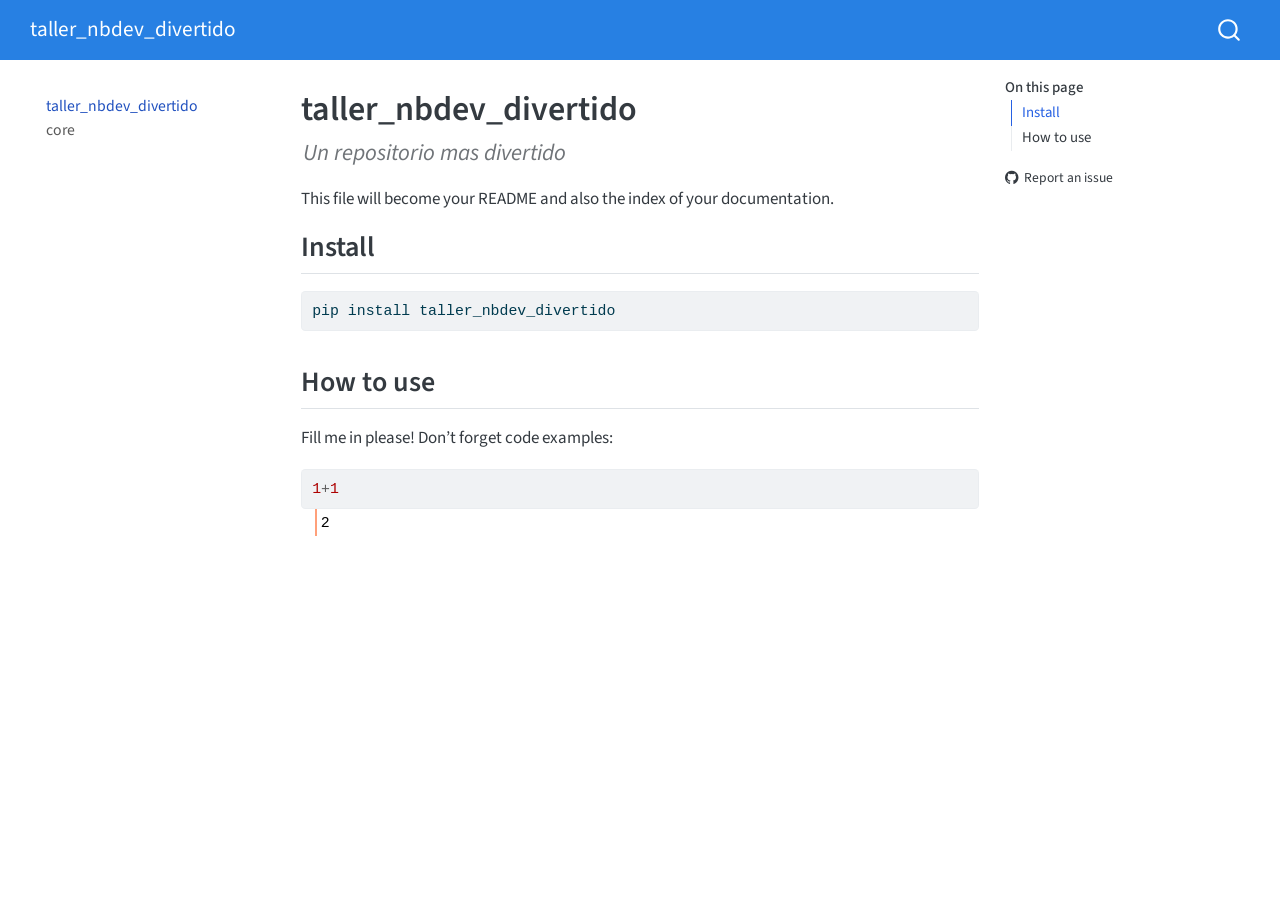
==== index.html @ 627d3703 "deploy: 6ef2ae4f8055036648c962a8db733e13fd1f72c1" ====
<!DOCTYPE html>
<html xmlns="http://www.w3.org/1999/xhtml" lang="en" xml:lang="en"><head>

<meta charset="utf-8">
<meta name="generator" content="quarto-1.6.1">

<meta name="viewport" content="width=device-width, initial-scale=1.0, user-scalable=yes">

<meta name="description" content="Un repositorio mas divertido">

<title>taller_nbdev_divertido</title>
<style>
code{white-space: pre-wrap;}
span.smallcaps{font-variant: small-caps;}
div.columns{display: flex; gap: min(4vw, 1.5em);}
div.column{flex: auto; overflow-x: auto;}
div.hanging-indent{margin-left: 1.5em; text-indent: -1.5em;}
ul.task-list{list-style: none;}
ul.task-list li input[type="checkbox"] {
  width: 0.8em;
  margin: 0 0.8em 0.2em -1em; /* quarto-specific, see https://github.com/quarto-dev/quarto-cli/issues/4556 */ 
  vertical-align: middle;
}
/* CSS for syntax highlighting */
pre > code.sourceCode { white-space: pre; position: relative; }
pre > code.sourceCode > span { line-height: 1.25; }
pre > code.sourceCode > span:empty { height: 1.2em; }
.sourceCode { overflow: visible; }
code.sourceCode > span { color: inherit; text-decoration: inherit; }
div.sourceCode { margin: 1em 0; }
pre.sourceCode { margin: 0; }
@media screen {
div.sourceCode { overflow: auto; }
}
@media print {
pre > code.sourceCode { white-space: pre-wrap; }
pre > code.sourceCode > span { display: inline-block; text-indent: -5em; padding-left: 5em; }
}
pre.numberSource code
  { counter-reset: source-line 0; }
pre.numberSource code > span
  { position: relative; left: -4em; counter-increment: source-line; }
pre.numberSource code > span > a:first-child::before
  { content: counter(source-line);
    position: relative; left: -1em; text-align: right; vertical-align: baseline;
    border: none; display: inline-block;
    -webkit-touch-callout: none; -webkit-user-select: none;
    -khtml-user-select: none; -moz-user-select: none;
    -ms-user-select: none; user-select: none;
    padding: 0 4px; width: 4em;
  }
pre.numberSource { margin-left: 3em;  padding-left: 4px; }
div.sourceCode
  {   }
@media screen {
pre > code.sourceCode > span > a:first-child::before { text-decoration: underline; }
}
</style>


<script src="site_libs/quarto-nav/quarto-nav.js"></script>
<script src="site_libs/quarto-nav/headroom.min.js"></script>
<script src="site_libs/clipboard/clipboard.min.js"></script>
<script src="site_libs/quarto-search/autocomplete.umd.js"></script>
<script src="site_libs/quarto-search/fuse.min.js"></script>
<script src="site_libs/quarto-search/quarto-search.js"></script>
<meta name="quarto:offset" content="./">
<script src="site_libs/quarto-html/quarto.js"></script>
<script src="site_libs/quarto-html/popper.min.js"></script>
<script src="site_libs/quarto-html/tippy.umd.min.js"></script>
<script src="site_libs/quarto-html/anchor.min.js"></script>
<link href="site_libs/quarto-html/tippy.css" rel="stylesheet">
<link href="site_libs/quarto-html/quarto-syntax-highlighting.css" rel="stylesheet" id="quarto-text-highlighting-styles">
<script src="site_libs/bootstrap/bootstrap.min.js"></script>
<link href="site_libs/bootstrap/bootstrap-icons.css" rel="stylesheet">
<link href="site_libs/bootstrap/bootstrap.min.css" rel="stylesheet" id="quarto-bootstrap" data-mode="light">
<script id="quarto-search-options" type="application/json">{
  "location": "navbar",
  "copy-button": false,
  "collapse-after": 3,
  "panel-placement": "end",
  "type": "overlay",
  "limit": 50,
  "keyboard-shortcut": [
    "f",
    "/",
    "s"
  ],
  "show-item-context": false,
  "language": {
    "search-no-results-text": "No results",
    "search-matching-documents-text": "matching documents",
    "search-copy-link-title": "Copy link to search",
    "search-hide-matches-text": "Hide additional matches",
    "search-more-match-text": "more match in this document",
    "search-more-matches-text": "more matches in this document",
    "search-clear-button-title": "Clear",
    "search-text-placeholder": "",
    "search-detached-cancel-button-title": "Cancel",
    "search-submit-button-title": "Submit",
    "search-label": "Search"
  }
}</script>


<link rel="stylesheet" href="styles.css">
<meta property="og:title" content="taller_nbdev_divertido">
<meta property="og:description" content="Un repositorio mas divertido">
<meta property="og:site_name" content="taller_nbdev_divertido">
<meta name="twitter:title" content="taller_nbdev_divertido">
<meta name="twitter:description" content="Un repositorio mas divertido">
<meta name="twitter:card" content="summary">
</head>

<body class="nav-sidebar floating nav-fixed">

<div id="quarto-search-results"></div>
  <header id="quarto-header" class="headroom fixed-top">
    <nav class="navbar navbar-expand-lg " data-bs-theme="dark">
      <div class="navbar-container container-fluid">
      <div class="navbar-brand-container mx-auto">
    <a class="navbar-brand" href="./index.html">
    <span class="navbar-title">taller_nbdev_divertido</span>
    </a>
  </div>
        <div class="quarto-navbar-tools tools-end">
</div>
          <div id="quarto-search" class="" title="Search"></div>
      </div> <!-- /container-fluid -->
    </nav>
  <nav class="quarto-secondary-nav">
    <div class="container-fluid d-flex">
      <button type="button" class="quarto-btn-toggle btn" data-bs-toggle="collapse" role="button" data-bs-target=".quarto-sidebar-collapse-item" aria-controls="quarto-sidebar" aria-expanded="false" aria-label="Toggle sidebar navigation" onclick="if (window.quartoToggleHeadroom) { window.quartoToggleHeadroom(); }">
        <i class="bi bi-layout-text-sidebar-reverse"></i>
      </button>
        <nav class="quarto-page-breadcrumbs" aria-label="breadcrumb"><ol class="breadcrumb"><li class="breadcrumb-item"><a href="./index.html">taller_nbdev_divertido</a></li></ol></nav>
        <a class="flex-grow-1" role="navigation" data-bs-toggle="collapse" data-bs-target=".quarto-sidebar-collapse-item" aria-controls="quarto-sidebar" aria-expanded="false" aria-label="Toggle sidebar navigation" onclick="if (window.quartoToggleHeadroom) { window.quartoToggleHeadroom(); }">      
        </a>
    </div>
  </nav>
</header>
<!-- content -->
<div id="quarto-content" class="quarto-container page-columns page-rows-contents page-layout-article page-navbar">
<!-- sidebar -->
  <nav id="quarto-sidebar" class="sidebar collapse collapse-horizontal quarto-sidebar-collapse-item sidebar-navigation floating overflow-auto">
    <div class="sidebar-menu-container"> 
    <ul class="list-unstyled mt-1">
        <li class="sidebar-item">
  <div class="sidebar-item-container"> 
  <a href="./index.html" class="sidebar-item-text sidebar-link active">
 <span class="menu-text">taller_nbdev_divertido</span></a>
  </div>
</li>
        <li class="sidebar-item">
  <div class="sidebar-item-container"> 
  <a href="./cluster.html" class="sidebar-item-text sidebar-link">
 <span class="menu-text">core</span></a>
  </div>
</li>
    </ul>
    </div>
</nav>
<div id="quarto-sidebar-glass" class="quarto-sidebar-collapse-item" data-bs-toggle="collapse" data-bs-target=".quarto-sidebar-collapse-item"></div>
<!-- margin-sidebar -->
    <div id="quarto-margin-sidebar" class="sidebar margin-sidebar">
        <nav id="TOC" role="doc-toc" class="toc-active">
    <h2 id="toc-title">On this page</h2>
   
  <ul>
  <li><a href="#install" id="toc-install" class="nav-link active" data-scroll-target="#install">Install</a></li>
  <li><a href="#how-to-use" id="toc-how-to-use" class="nav-link" data-scroll-target="#how-to-use">How to use</a></li>
  </ul>
<div class="toc-actions"><ul><li><a href="https://github.com/msalazarcgeo/taller_nbdev_divertido/issues/new" class="toc-action"><i class="bi bi-github"></i>Report an issue</a></li></ul></div></nav>
    </div>
<!-- main -->
<main class="content" id="quarto-document-content">

<header id="title-block-header" class="quarto-title-block default">
<div class="quarto-title">
<h1 class="title">taller_nbdev_divertido</h1>
</div>

<div>
  <div class="description">
    Un repositorio mas divertido
  </div>
</div>


<div class="quarto-title-meta">

    
  
    
  </div>
  


</header>


<!-- WARNING: THIS FILE WAS AUTOGENERATED! DO NOT EDIT! -->
<p>This file will become your README and also the index of your documentation.</p>
<section id="install" class="level2">
<h2 class="anchored" data-anchor-id="install">Install</h2>
<div class="sourceCode" id="cb1"><pre class="sourceCode sh code-with-copy"><code class="sourceCode bash"><span id="cb1-1"><a href="#cb1-1" aria-hidden="true" tabindex="-1"></a><span class="ex">pip</span> install taller_nbdev_divertido</span></code><button title="Copy to Clipboard" class="code-copy-button"><i class="bi"></i></button></pre></div>
</section>
<section id="how-to-use" class="level2">
<h2 class="anchored" data-anchor-id="how-to-use">How to use</h2>
<p>Fill me in please! Don’t forget code examples:</p>
<div id="cell-7" class="cell">
<div class="sourceCode cell-code" id="cb2"><pre class="sourceCode python code-with-copy"><code class="sourceCode python"><span id="cb2-1"><a href="#cb2-1" aria-hidden="true" tabindex="-1"></a><span class="dv">1</span><span class="op">+</span><span class="dv">1</span></span></code><button title="Copy to Clipboard" class="code-copy-button"><i class="bi"></i></button></pre></div>
<div class="cell-output cell-output-display">
<pre><code>2</code></pre>
</div>
</div>


</section>

</main> <!-- /main -->
<script id="quarto-html-after-body" type="application/javascript">
window.document.addEventListener("DOMContentLoaded", function (event) {
  const toggleBodyColorMode = (bsSheetEl) => {
    const mode = bsSheetEl.getAttribute("data-mode");
    const bodyEl = window.document.querySelector("body");
    if (mode === "dark") {
      bodyEl.classList.add("quarto-dark");
      bodyEl.classList.remove("quarto-light");
    } else {
      bodyEl.classList.add("quarto-light");
      bodyEl.classList.remove("quarto-dark");
    }
  }
  const toggleBodyColorPrimary = () => {
    const bsSheetEl = window.document.querySelector("link#quarto-bootstrap");
    if (bsSheetEl) {
      toggleBodyColorMode(bsSheetEl);
    }
  }
  toggleBodyColorPrimary();  
  const icon = "";
  const anchorJS = new window.AnchorJS();
  anchorJS.options = {
    placement: 'right',
    icon: icon
  };
  anchorJS.add('.anchored');
  const isCodeAnnotation = (el) => {
    for (const clz of el.classList) {
      if (clz.startsWith('code-annotation-')) {                     
        return true;
      }
    }
    return false;
  }
  const onCopySuccess = function(e) {
    // button target
    const button = e.trigger;
    // don't keep focus
    button.blur();
    // flash "checked"
    button.classList.add('code-copy-button-checked');
    var currentTitle = button.getAttribute("title");
    button.setAttribute("title", "Copied!");
    let tooltip;
    if (window.bootstrap) {
      button.setAttribute("data-bs-toggle", "tooltip");
      button.setAttribute("data-bs-placement", "left");
      button.setAttribute("data-bs-title", "Copied!");
      tooltip = new bootstrap.Tooltip(button, 
        { trigger: "manual", 
          customClass: "code-copy-button-tooltip",
          offset: [0, -8]});
      tooltip.show();    
    }
    setTimeout(function() {
      if (tooltip) {
        tooltip.hide();
        button.removeAttribute("data-bs-title");
        button.removeAttribute("data-bs-toggle");
        button.removeAttribute("data-bs-placement");
      }
      button.setAttribute("title", currentTitle);
      button.classList.remove('code-copy-button-checked');
    }, 1000);
    // clear code selection
    e.clearSelection();
  }
  const getTextToCopy = function(trigger) {
      const codeEl = trigger.previousElementSibling.cloneNode(true);
      for (const childEl of codeEl.children) {
        if (isCodeAnnotation(childEl)) {
          childEl.remove();
        }
      }
      return codeEl.innerText;
  }
  const clipboard = new window.ClipboardJS('.code-copy-button:not([data-in-quarto-modal])', {
    text: getTextToCopy
  });
  clipboard.on('success', onCopySuccess);
  if (window.document.getElementById('quarto-embedded-source-code-modal')) {
    // For code content inside modals, clipBoardJS needs to be initialized with a container option
    // TODO: Check when it could be a function (https://github.com/zenorocha/clipboard.js/issues/860)
    const clipboardModal = new window.ClipboardJS('.code-copy-button[data-in-quarto-modal]', {
      text: getTextToCopy,
      container: window.document.getElementById('quarto-embedded-source-code-modal')
    });
    clipboardModal.on('success', onCopySuccess);
  }
    var localhostRegex = new RegExp(/^(?:http|https):\/\/localhost\:?[0-9]*\//);
    var mailtoRegex = new RegExp(/^mailto:/);
      var filterRegex = new RegExp("https:\/\/msalazarcgeo\.github\.io\/taller_nbdev_divertido");
    var isInternal = (href) => {
        return filterRegex.test(href) || localhostRegex.test(href) || mailtoRegex.test(href);
    }
    // Inspect non-navigation links and adorn them if external
 	var links = window.document.querySelectorAll('a[href]:not(.nav-link):not(.navbar-brand):not(.toc-action):not(.sidebar-link):not(.sidebar-item-toggle):not(.pagination-link):not(.no-external):not([aria-hidden]):not(.dropdown-item):not(.quarto-navigation-tool):not(.about-link)');
    for (var i=0; i<links.length; i++) {
      const link = links[i];
      if (!isInternal(link.href)) {
        // undo the damage that might have been done by quarto-nav.js in the case of
        // links that we want to consider external
        if (link.dataset.originalHref !== undefined) {
          link.href = link.dataset.originalHref;
        }
      }
    }
  function tippyHover(el, contentFn, onTriggerFn, onUntriggerFn) {
    const config = {
      allowHTML: true,
      maxWidth: 500,
      delay: 100,
      arrow: false,
      appendTo: function(el) {
          return el.parentElement;
      },
      interactive: true,
      interactiveBorder: 10,
      theme: 'quarto',
      placement: 'bottom-start',
    };
    if (contentFn) {
      config.content = contentFn;
    }
    if (onTriggerFn) {
      config.onTrigger = onTriggerFn;
    }
    if (onUntriggerFn) {
      config.onUntrigger = onUntriggerFn;
    }
    window.tippy(el, config); 
  }
  const noterefs = window.document.querySelectorAll('a[role="doc-noteref"]');
  for (var i=0; i<noterefs.length; i++) {
    const ref = noterefs[i];
    tippyHover(ref, function() {
      // use id or data attribute instead here
      let href = ref.getAttribute('data-footnote-href') || ref.getAttribute('href');
      try { href = new URL(href).hash; } catch {}
      const id = href.replace(/^#\/?/, "");
      const note = window.document.getElementById(id);
      if (note) {
        return note.innerHTML;
      } else {
        return "";
      }
    });
  }
  const xrefs = window.document.querySelectorAll('a.quarto-xref');
  const processXRef = (id, note) => {
    // Strip column container classes
    const stripColumnClz = (el) => {
      el.classList.remove("page-full", "page-columns");
      if (el.children) {
        for (const child of el.children) {
          stripColumnClz(child);
        }
      }
    }
    stripColumnClz(note)
    if (id === null || id.startsWith('sec-')) {
      // Special case sections, only their first couple elements
      const container = document.createElement("div");
      if (note.children && note.children.length > 2) {
        container.appendChild(note.children[0].cloneNode(true));
        for (let i = 1; i < note.children.length; i++) {
          const child = note.children[i];
          if (child.tagName === "P" && child.innerText === "") {
            continue;
          } else {
            container.appendChild(child.cloneNode(true));
            break;
          }
        }
        if (window.Quarto?.typesetMath) {
          window.Quarto.typesetMath(container);
        }
        return container.innerHTML
      } else {
        if (window.Quarto?.typesetMath) {
          window.Quarto.typesetMath(note);
        }
        return note.innerHTML;
      }
    } else {
      // Remove any anchor links if they are present
      const anchorLink = note.querySelector('a.anchorjs-link');
      if (anchorLink) {
        anchorLink.remove();
      }
      if (window.Quarto?.typesetMath) {
        window.Quarto.typesetMath(note);
      }
      // TODO in 1.5, we should make sure this works without a callout special case
      if (note.classList.contains("callout")) {
        return note.outerHTML;
      } else {
        return note.innerHTML;
      }
    }
  }
  for (var i=0; i<xrefs.length; i++) {
    const xref = xrefs[i];
    tippyHover(xref, undefined, function(instance) {
      instance.disable();
      let url = xref.getAttribute('href');
      let hash = undefined; 
      if (url.startsWith('#')) {
        hash = url;
      } else {
        try { hash = new URL(url).hash; } catch {}
      }
      if (hash) {
        const id = hash.replace(/^#\/?/, "");
        const note = window.document.getElementById(id);
        if (note !== null) {
          try {
            const html = processXRef(id, note.cloneNode(true));
            instance.setContent(html);
          } finally {
            instance.enable();
            instance.show();
          }
        } else {
          // See if we can fetch this
          fetch(url.split('#')[0])
          .then(res => res.text())
          .then(html => {
            const parser = new DOMParser();
            const htmlDoc = parser.parseFromString(html, "text/html");
            const note = htmlDoc.getElementById(id);
            if (note !== null) {
              const html = processXRef(id, note);
              instance.setContent(html);
            } 
          }).finally(() => {
            instance.enable();
            instance.show();
          });
        }
      } else {
        // See if we can fetch a full url (with no hash to target)
        // This is a special case and we should probably do some content thinning / targeting
        fetch(url)
        .then(res => res.text())
        .then(html => {
          const parser = new DOMParser();
          const htmlDoc = parser.parseFromString(html, "text/html");
          const note = htmlDoc.querySelector('main.content');
          if (note !== null) {
            // This should only happen for chapter cross references
            // (since there is no id in the URL)
            // remove the first header
            if (note.children.length > 0 && note.children[0].tagName === "HEADER") {
              note.children[0].remove();
            }
            const html = processXRef(null, note);
            instance.setContent(html);
          } 
        }).finally(() => {
          instance.enable();
          instance.show();
        });
      }
    }, function(instance) {
    });
  }
      let selectedAnnoteEl;
      const selectorForAnnotation = ( cell, annotation) => {
        let cellAttr = 'data-code-cell="' + cell + '"';
        let lineAttr = 'data-code-annotation="' +  annotation + '"';
        const selector = 'span[' + cellAttr + '][' + lineAttr + ']';
        return selector;
      }
      const selectCodeLines = (annoteEl) => {
        const doc = window.document;
        const targetCell = annoteEl.getAttribute("data-target-cell");
        const targetAnnotation = annoteEl.getAttribute("data-target-annotation");
        const annoteSpan = window.document.querySelector(selectorForAnnotation(targetCell, targetAnnotation));
        const lines = annoteSpan.getAttribute("data-code-lines").split(",");
        const lineIds = lines.map((line) => {
          return targetCell + "-" + line;
        })
        let top = null;
        let height = null;
        let parent = null;
        if (lineIds.length > 0) {
            //compute the position of the single el (top and bottom and make a div)
            const el = window.document.getElementById(lineIds[0]);
            top = el.offsetTop;
            height = el.offsetHeight;
            parent = el.parentElement.parentElement;
          if (lineIds.length > 1) {
            const lastEl = window.document.getElementById(lineIds[lineIds.length - 1]);
            const bottom = lastEl.offsetTop + lastEl.offsetHeight;
            height = bottom - top;
          }
          if (top !== null && height !== null && parent !== null) {
            // cook up a div (if necessary) and position it 
            let div = window.document.getElementById("code-annotation-line-highlight");
            if (div === null) {
              div = window.document.createElement("div");
              div.setAttribute("id", "code-annotation-line-highlight");
              div.style.position = 'absolute';
              parent.appendChild(div);
            }
            div.style.top = top - 2 + "px";
            div.style.height = height + 4 + "px";
            div.style.left = 0;
            let gutterDiv = window.document.getElementById("code-annotation-line-highlight-gutter");
            if (gutterDiv === null) {
              gutterDiv = window.document.createElement("div");
              gutterDiv.setAttribute("id", "code-annotation-line-highlight-gutter");
              gutterDiv.style.position = 'absolute';
              const codeCell = window.document.getElementById(targetCell);
              const gutter = codeCell.querySelector('.code-annotation-gutter');
              gutter.appendChild(gutterDiv);
            }
            gutterDiv.style.top = top - 2 + "px";
            gutterDiv.style.height = height + 4 + "px";
          }
          selectedAnnoteEl = annoteEl;
        }
      };
      const unselectCodeLines = () => {
        const elementsIds = ["code-annotation-line-highlight", "code-annotation-line-highlight-gutter"];
        elementsIds.forEach((elId) => {
          const div = window.document.getElementById(elId);
          if (div) {
            div.remove();
          }
        });
        selectedAnnoteEl = undefined;
      };
        // Handle positioning of the toggle
    window.addEventListener(
      "resize",
      throttle(() => {
        elRect = undefined;
        if (selectedAnnoteEl) {
          selectCodeLines(selectedAnnoteEl);
        }
      }, 10)
    );
    function throttle(fn, ms) {
    let throttle = false;
    let timer;
      return (...args) => {
        if(!throttle) { // first call gets through
            fn.apply(this, args);
            throttle = true;
        } else { // all the others get throttled
            if(timer) clearTimeout(timer); // cancel #2
            timer = setTimeout(() => {
              fn.apply(this, args);
              timer = throttle = false;
            }, ms);
        }
      };
    }
      // Attach click handler to the DT
      const annoteDls = window.document.querySelectorAll('dt[data-target-cell]');
      for (const annoteDlNode of annoteDls) {
        annoteDlNode.addEventListener('click', (event) => {
          const clickedEl = event.target;
          if (clickedEl !== selectedAnnoteEl) {
            unselectCodeLines();
            const activeEl = window.document.querySelector('dt[data-target-cell].code-annotation-active');
            if (activeEl) {
              activeEl.classList.remove('code-annotation-active');
            }
            selectCodeLines(clickedEl);
            clickedEl.classList.add('code-annotation-active');
          } else {
            // Unselect the line
            unselectCodeLines();
            clickedEl.classList.remove('code-annotation-active');
          }
        });
      }
  const findCites = (el) => {
    const parentEl = el.parentElement;
    if (parentEl) {
      const cites = parentEl.dataset.cites;
      if (cites) {
        return {
          el,
          cites: cites.split(' ')
        };
      } else {
        return findCites(el.parentElement)
      }
    } else {
      return undefined;
    }
  };
  var bibliorefs = window.document.querySelectorAll('a[role="doc-biblioref"]');
  for (var i=0; i<bibliorefs.length; i++) {
    const ref = bibliorefs[i];
    const citeInfo = findCites(ref);
    if (citeInfo) {
      tippyHover(citeInfo.el, function() {
        var popup = window.document.createElement('div');
        citeInfo.cites.forEach(function(cite) {
          var citeDiv = window.document.createElement('div');
          citeDiv.classList.add('hanging-indent');
          citeDiv.classList.add('csl-entry');
          var biblioDiv = window.document.getElementById('ref-' + cite);
          if (biblioDiv) {
            citeDiv.innerHTML = biblioDiv.innerHTML;
          }
          popup.appendChild(citeDiv);
        });
        return popup.innerHTML;
      });
    }
  }
});
</script>
</div> <!-- /content -->




<footer class="footer"><div class="nav-footer"><div class="nav-footer-center"><div class="toc-actions d-sm-block d-md-none"><ul><li><a href="https://github.com/msalazarcgeo/taller_nbdev_divertido/issues/new" class="toc-action"><i class="bi bi-github"></i>Report an issue</a></li></ul></div></div></div></footer></body></html>
---- site_libs/quarto-html/tippy.css ----
.tippy-box[data-animation=fade][data-state=hidden]{opacity:0}[data-tippy-root]{max-width:calc(100vw - 10px)}.tippy-box{position:relative;background-color:#333;color:#fff;border-radius:4px;font-size:14px;line-height:1.4;white-space:normal;outline:0;transition-property:transform,visibility,opacity}.tippy-box[data-placement^=top]>.tippy-arrow{bottom:0}.tippy-box[data-placement^=top]>.tippy-arrow:before{bottom:-7px;left:0;border-width:8px 8px 0;border-top-color:initial;transform-origin:center top}.tippy-box[data-placement^=bottom]>.tippy-arrow{top:0}.tippy-box[data-placement^=bottom]>.tippy-arrow:before{top:-7px;left:0;border-width:0 8px 8px;border-bottom-color:initial;transform-origin:center bottom}.tippy-box[data-placement^=left]>.tippy-arrow{right:0}.tippy-box[data-placement^=left]>.tippy-arrow:before{border-width:8px 0 8px 8px;border-left-color:initial;right:-7px;transform-origin:center left}.tippy-box[data-placement^=right]>.tippy-arrow{left:0}.tippy-box[data-placement^=right]>.tippy-arrow:before{left:-7px;border-width:8px 8px 8px 0;border-right-color:initial;transform-origin:center right}.tippy-box[data-inertia][data-state=visible]{transition-timing-function:cubic-bezier(.54,1.5,.38,1.11)}.tippy-arrow{width:16px;height:16px;color:#333}.tippy-arrow:before{content:"";position:absolute;border-color:transparent;border-style:solid}.tippy-content{position:relative;padding:5px 9px;z-index:1}
---- site_libs/quarto-html/quarto-syntax-highlighting.css ----
/* quarto syntax highlight colors */
:root {
  --quarto-hl-ot-color: #003B4F;
  --quarto-hl-at-color: #657422;
  --quarto-hl-ss-color: #20794D;
  --quarto-hl-an-color: #5E5E5E;
  --quarto-hl-fu-color: #4758AB;
  --quarto-hl-st-color: #20794D;
  --quarto-hl-cf-color: #003B4F;
  --quarto-hl-op-color: #5E5E5E;
  --quarto-hl-er-color: #AD0000;
  --quarto-hl-bn-color: #AD0000;
  --quarto-hl-al-color: #AD0000;
  --quarto-hl-va-color: #111111;
  --quarto-hl-bu-color: inherit;
  --quarto-hl-ex-color: inherit;
  --quarto-hl-pp-color: #AD0000;
  --quarto-hl-in-color: #5E5E5E;
  --quarto-hl-vs-color: #20794D;
  --quarto-hl-wa-color: #5E5E5E;
  --quarto-hl-do-color: #5E5E5E;
  --quarto-hl-im-color: #00769E;
  --quarto-hl-ch-color: #20794D;
  --quarto-hl-dt-color: #AD0000;
  --quarto-hl-fl-color: #AD0000;
  --quarto-hl-co-color: #5E5E5E;
  --quarto-hl-cv-color: #5E5E5E;
  --quarto-hl-cn-color: #8f5902;
  --quarto-hl-sc-color: #5E5E5E;
  --quarto-hl-dv-color: #AD0000;
  --quarto-hl-kw-color: #003B4F;
}

/* other quarto variables */
:root {
  --quarto-font-monospace: SFMono-Regular, Menlo, Monaco, Consolas, "Liberation Mono", "Courier New", monospace;
}

pre > code.sourceCode > span {
  color: #003B4F;
}

code span {
  color: #003B4F;
}

code.sourceCode > span {
  color: #003B4F;
}

div.sourceCode,
div.sourceCode pre.sourceCode {
  color: #003B4F;
}

code span.ot {
  color: #003B4F;
  font-style: inherit;
}

code span.at {
  color: #657422;
  font-style: inherit;
}

code span.ss {
  color: #20794D;
  font-style: inherit;
}

code span.an {
  color: #5E5E5E;
  font-style: inherit;
}

code span.fu {
  color: #4758AB;
  font-style: inherit;
}

code span.st {
  color: #20794D;
  font-style: inherit;
}

code span.cf {
  color: #003B4F;
  font-weight: bold;
  font-style: inherit;
}

code span.op {
  color: #5E5E5E;
  font-style: inherit;
}

code span.er {
  color: #AD0000;
  font-style: inherit;
}

code span.bn {
  color: #AD0000;
  font-style: inherit;
}

code span.al {
  color: #AD0000;
  font-style: inherit;
}

code span.va {
  color: #111111;
  font-style: inherit;
}

code span.bu {
  font-style: inherit;
}

code span.ex {
  font-style: inherit;
}

code span.pp {
  color: #AD0000;
  font-style: inherit;
}

code span.in {
  color: #5E5E5E;
  font-style: inherit;
}

code span.vs {
  color: #20794D;
  font-style: inherit;
}

code span.wa {
  color: #5E5E5E;
  font-style: italic;
}

code span.do {
  color: #5E5E5E;
  font-style: italic;
}

code span.im {
  color: #00769E;
  font-style: inherit;
}

code span.ch {
  color: #20794D;
  font-style: inherit;
}

code span.dt {
  color: #AD0000;
  font-style: inherit;
}

code span.fl {
  color: #AD0000;
  font-style: inherit;
}

code span.co {
  color: #5E5E5E;
  font-style: inherit;
}

code span.cv {
  color: #5E5E5E;
  font-style: italic;
}

code span.cn {
  color: #8f5902;
  font-style: inherit;
}

code span.sc {
  color: #5E5E5E;
  font-style: inherit;
}

code span.dv {
  color: #AD0000;
  font-style: inherit;
}

code span.kw {
  color: #003B4F;
  font-weight: bold;
  font-style: inherit;
}

.prevent-inlining {
  content: "</";
}

/*# sourceMappingURL=debc5d5d77c3f9108843748ff7464032.css.map */
---- styles.css ----
.cell {
  margin-bottom: 1rem;
}

.cell > .sourceCode {
  margin-bottom: 0;
}

.cell-output > pre {
  margin-bottom: 0;
}

.cell-output > pre, .cell-output > .sourceCode > pre, .cell-output-stdout > pre {
  margin-left: 0.8rem;
  margin-top: 0;
  background: none;
  border-left: 2px solid lightsalmon;
  border-top-left-radius: 0;
  border-top-right-radius: 0;
}

.cell-output > .sourceCode {
  border: none;
}

.cell-output > .sourceCode {
  background: none;
  margin-top: 0;
}

div.description {
  padding-left: 2px;
  padding-top: 5px;
  font-style: italic;
  font-size: 135%;
  opacity: 70%;
}
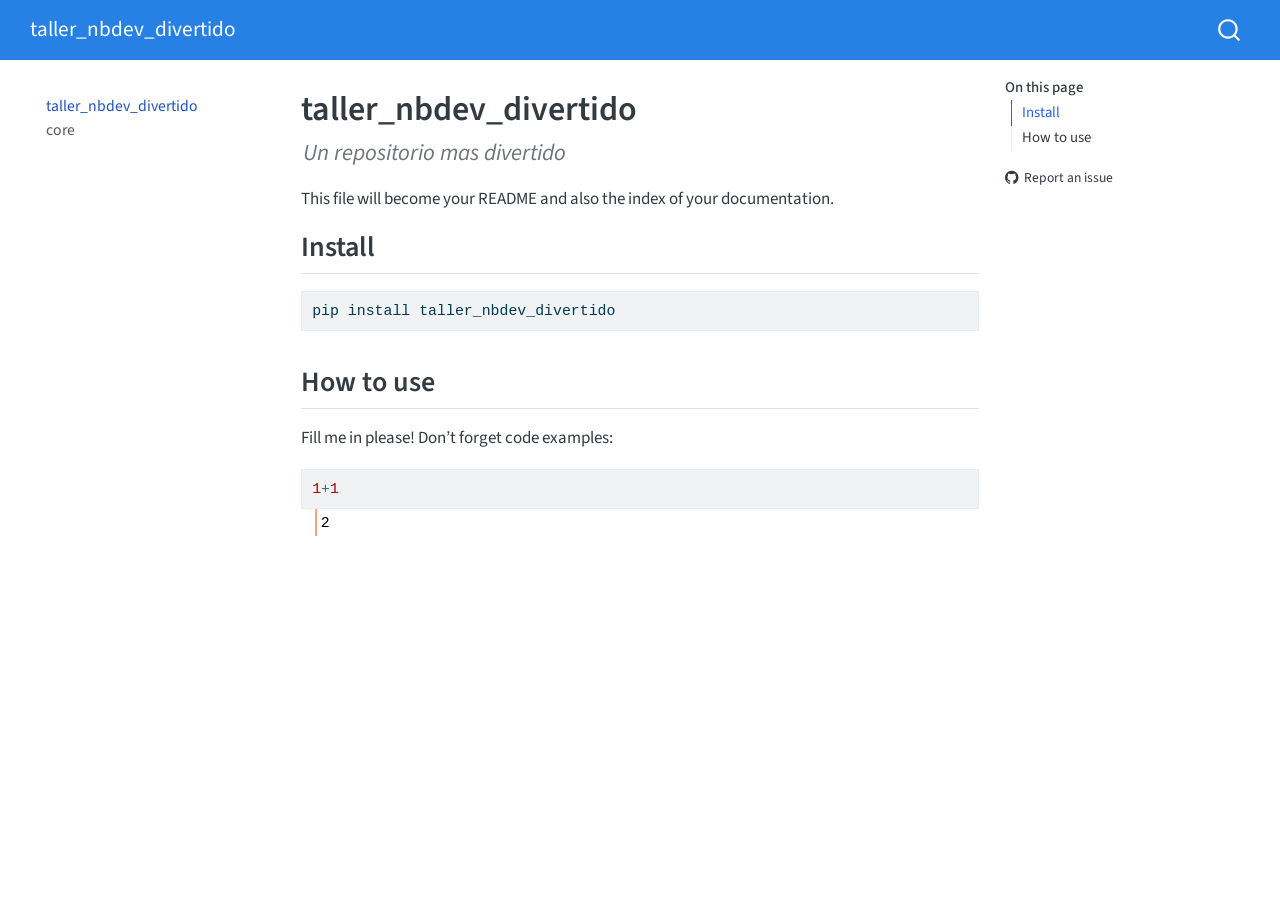
==== commit c7835a2e: "deploy: dd21df689994977779e8b04e99c8c1245ce9235e" ====
--- a/index.html
+++ b/index.html
@@ -2,7 +2,7 @@
 <html xmlns="http://www.w3.org/1999/xhtml" lang="en" xml:lang="en"><head>
 
 <meta charset="utf-8">
-<meta name="generator" content="quarto-1.6.1">
+<meta name="generator" content="quarto-1.7.13">
 
 <meta name="viewport" content="width=device-width, initial-scale=1.0, user-scalable=yes">
 
@@ -65,15 +65,16 @@
 <script src="site_libs/quarto-search/fuse.min.js"></script>
 <script src="site_libs/quarto-search/quarto-search.js"></script>
 <meta name="quarto:offset" content="./">
-<script src="site_libs/quarto-html/quarto.js"></script>
+<script src="site_libs/quarto-html/quarto.js" type="module"></script>
+<script src="site_libs/quarto-html/tabsets/tabsets.js" type="module"></script>
 <script src="site_libs/quarto-html/popper.min.js"></script>
 <script src="site_libs/quarto-html/tippy.umd.min.js"></script>
 <script src="site_libs/quarto-html/anchor.min.js"></script>
 <link href="site_libs/quarto-html/tippy.css" rel="stylesheet">
-<link href="site_libs/quarto-html/quarto-syntax-highlighting.css" rel="stylesheet" id="quarto-text-highlighting-styles">
+<link href="site_libs/quarto-html/quarto-syntax-highlighting-66ab7fd5e73b7f0a764e0d49b3e29ab1.css" rel="stylesheet" id="quarto-text-highlighting-styles">
 <script src="site_libs/bootstrap/bootstrap.min.js"></script>
 <link href="site_libs/bootstrap/bootstrap-icons.css" rel="stylesheet">
-<link href="site_libs/bootstrap/bootstrap.min.css" rel="stylesheet" id="quarto-bootstrap" data-mode="light">
+<link href="site_libs/bootstrap/bootstrap-a46dc4aef9e391a85643b3ed89f95805.min.css" rel="stylesheet" append-hash="true" id="quarto-bootstrap" data-mode="light">
 <script id="quarto-search-options" type="application/json">{
   "location": "navbar",
   "copy-button": false,
@@ -301,8 +302,6 @@
   });
   clipboard.on('success', onCopySuccess);
   if (window.document.getElementById('quarto-embedded-source-code-modal')) {
-    // For code content inside modals, clipBoardJS needs to be initialized with a container option
-    // TODO: Check when it could be a function (https://github.com/zenorocha/clipboard.js/issues/860)
     const clipboardModal = new window.ClipboardJS('.code-copy-button[data-in-quarto-modal]', {
       text: getTextToCopy,
       container: window.document.getElementById('quarto-embedded-source-code-modal')
@@ -413,7 +412,6 @@
       if (window.Quarto?.typesetMath) {
         window.Quarto.typesetMath(note);
       }
-      // TODO in 1.5, we should make sure this works without a callout special case
       if (note.classList.contains("callout")) {
         return note.outerHTML;
       } else {
--- a/site_libs/quarto-html/quarto-syntax-highlighting-66ab7fd5e73b7f0a764e0d49b3e29ab1.css
+++ b/site_libs/quarto-html/quarto-syntax-highlighting-66ab7fd5e73b7f0a764e0d49b3e29ab1.css
@@ -0,0 +1,205 @@
+/* quarto syntax highlight colors */
+:root {
+  --quarto-hl-ot-color: #003B4F;
+  --quarto-hl-at-color: #657422;
+  --quarto-hl-ss-color: #20794D;
+  --quarto-hl-an-color: #5E5E5E;
+  --quarto-hl-fu-color: #4758AB;
+  --quarto-hl-st-color: #20794D;
+  --quarto-hl-cf-color: #003B4F;
+  --quarto-hl-op-color: #5E5E5E;
+  --quarto-hl-er-color: #AD0000;
+  --quarto-hl-bn-color: #AD0000;
+  --quarto-hl-al-color: #AD0000;
+  --quarto-hl-va-color: #111111;
+  --quarto-hl-bu-color: inherit;
+  --quarto-hl-ex-color: inherit;
+  --quarto-hl-pp-color: #AD0000;
+  --quarto-hl-in-color: #5E5E5E;
+  --quarto-hl-vs-color: #20794D;
+  --quarto-hl-wa-color: #5E5E5E;
+  --quarto-hl-do-color: #5E5E5E;
+  --quarto-hl-im-color: #00769E;
+  --quarto-hl-ch-color: #20794D;
+  --quarto-hl-dt-color: #AD0000;
+  --quarto-hl-fl-color: #AD0000;
+  --quarto-hl-co-color: #5E5E5E;
+  --quarto-hl-cv-color: #5E5E5E;
+  --quarto-hl-cn-color: #8f5902;
+  --quarto-hl-sc-color: #5E5E5E;
+  --quarto-hl-dv-color: #AD0000;
+  --quarto-hl-kw-color: #003B4F;
+}
+
+/* other quarto variables */
+:root {
+  --quarto-font-monospace: SFMono-Regular, Menlo, Monaco, Consolas, "Liberation Mono", "Courier New", monospace;
+}
+
+pre > code.sourceCode > span {
+  color: #003B4F;
+}
+
+code span {
+  color: #003B4F;
+}
+
+code.sourceCode > span {
+  color: #003B4F;
+}
+
+div.sourceCode,
+div.sourceCode pre.sourceCode {
+  color: #003B4F;
+}
+
+code span.ot {
+  color: #003B4F;
+  font-style: inherit;
+}
+
+code span.at {
+  color: #657422;
+  font-style: inherit;
+}
+
+code span.ss {
+  color: #20794D;
+  font-style: inherit;
+}
+
+code span.an {
+  color: #5E5E5E;
+  font-style: inherit;
+}
+
+code span.fu {
+  color: #4758AB;
+  font-style: inherit;
+}
+
+code span.st {
+  color: #20794D;
+  font-style: inherit;
+}
+
+code span.cf {
+  color: #003B4F;
+  font-weight: bold;
+  font-style: inherit;
+}
+
+code span.op {
+  color: #5E5E5E;
+  font-style: inherit;
+}
+
+code span.er {
+  color: #AD0000;
+  font-style: inherit;
+}
+
+code span.bn {
+  color: #AD0000;
+  font-style: inherit;
+}
+
+code span.al {
+  color: #AD0000;
+  font-style: inherit;
+}
+
+code span.va {
+  color: #111111;
+  font-style: inherit;
+}
+
+code span.bu {
+  font-style: inherit;
+}
+
+code span.ex {
+  font-style: inherit;
+}
+
+code span.pp {
+  color: #AD0000;
+  font-style: inherit;
+}
+
+code span.in {
+  color: #5E5E5E;
+  font-style: inherit;
+}
+
+code span.vs {
+  color: #20794D;
+  font-style: inherit;
+}
+
+code span.wa {
+  color: #5E5E5E;
+  font-style: italic;
+}
+
+code span.do {
+  color: #5E5E5E;
+  font-style: italic;
+}
+
+code span.im {
+  color: #00769E;
+  font-style: inherit;
+}
+
+code span.ch {
+  color: #20794D;
+  font-style: inherit;
+}
+
+code span.dt {
+  color: #AD0000;
+  font-style: inherit;
+}
+
+code span.fl {
+  color: #AD0000;
+  font-style: inherit;
+}
+
+code span.co {
+  color: #5E5E5E;
+  font-style: inherit;
+}
+
+code span.cv {
+  color: #5E5E5E;
+  font-style: italic;
+}
+
+code span.cn {
+  color: #8f5902;
+  font-style: inherit;
+}
+
+code span.sc {
+  color: #5E5E5E;
+  font-style: inherit;
+}
+
+code span.dv {
+  color: #AD0000;
+  font-style: inherit;
+}
+
+code span.kw {
+  color: #003B4F;
+  font-weight: bold;
+  font-style: inherit;
+}
+
+.prevent-inlining {
+  content: "</";
+}
+
+/*# sourceMappingURL=959b87231af1ebfcdaf83f2a1def939a.css.map */
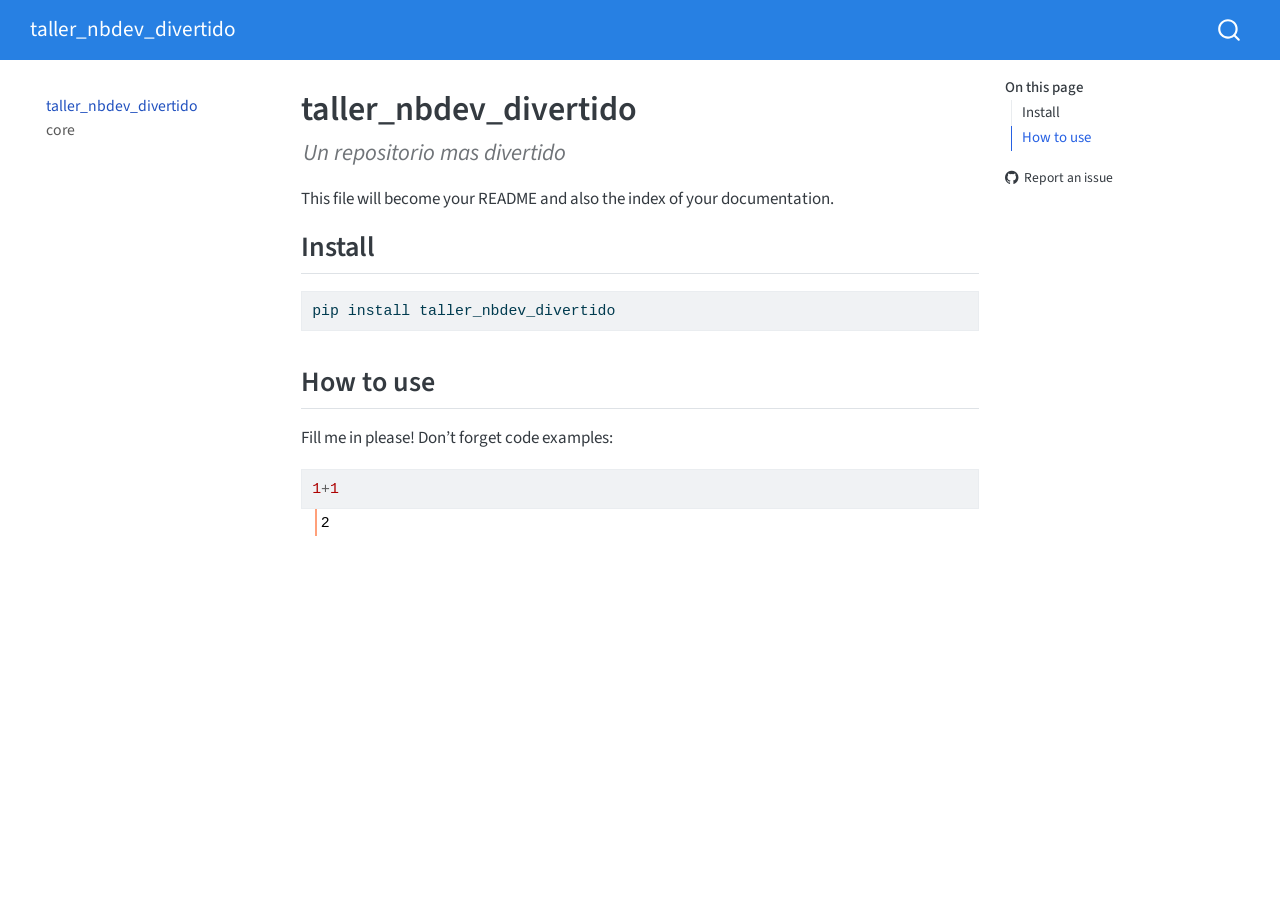
==== commit b5030cb9: "deploy: d7854d8a64aac14a9f74591024ad28163e2ddc86" ====
--- a/index.html
+++ b/index.html
@@ -2,7 +2,7 @@
 <html xmlns="http://www.w3.org/1999/xhtml" lang="en" xml:lang="en"><head>
 
 <meta charset="utf-8">
-<meta name="generator" content="quarto-1.7.13">
+<meta name="generator" content="quarto-1.8.4">
 
 <meta name="viewport" content="width=device-width, initial-scale=1.0, user-scalable=yes">
 
@@ -22,8 +22,9 @@
   vertical-align: middle;
 }
 /* CSS for syntax highlighting */
+html { -webkit-text-size-adjust: 100%; }
 pre > code.sourceCode { white-space: pre; position: relative; }
-pre > code.sourceCode > span { line-height: 1.25; }
+pre > code.sourceCode > span { display: inline-block; line-height: 1.25; }
 pre > code.sourceCode > span:empty { height: 1.2em; }
 .sourceCode { overflow: visible; }
 code.sourceCode > span { color: inherit; text-decoration: inherit; }
@@ -34,7 +35,7 @@
 }
 @media print {
 pre > code.sourceCode { white-space: pre-wrap; }
-pre > code.sourceCode > span { display: inline-block; text-indent: -5em; padding-left: 5em; }
+pre > code.sourceCode > span { text-indent: -5em; padding-left: 5em; }
 }
 pre.numberSource code
   { counter-reset: source-line 0; }
@@ -71,10 +72,10 @@
 <script src="site_libs/quarto-html/tippy.umd.min.js"></script>
 <script src="site_libs/quarto-html/anchor.min.js"></script>
 <link href="site_libs/quarto-html/tippy.css" rel="stylesheet">
-<link href="site_libs/quarto-html/quarto-syntax-highlighting-66ab7fd5e73b7f0a764e0d49b3e29ab1.css" rel="stylesheet" id="quarto-text-highlighting-styles">
+<link href="site_libs/quarto-html/quarto-syntax-highlighting-19cd9126a9a9c64aacb03dc90954a64a.css" rel="stylesheet" id="quarto-text-highlighting-styles">
 <script src="site_libs/bootstrap/bootstrap.min.js"></script>
 <link href="site_libs/bootstrap/bootstrap-icons.css" rel="stylesheet">
-<link href="site_libs/bootstrap/bootstrap-a46dc4aef9e391a85643b3ed89f95805.min.css" rel="stylesheet" append-hash="true" id="quarto-bootstrap" data-mode="light">
+<link href="site_libs/bootstrap/bootstrap-f1bc553c7a3a436aa0fa0e23ae41a04c.min.css" rel="stylesheet" append-hash="true" id="quarto-bootstrap" data-mode="light">
 <script id="quarto-search-options" type="application/json">{
   "location": "navbar",
   "copy-button": false,
@@ -113,7 +114,7 @@
 <meta name="twitter:card" content="summary">
 </head>
 
-<body class="nav-sidebar floating nav-fixed">
+<body class="nav-sidebar floating nav-fixed quarto-light">
 
 <div id="quarto-search-results"></div>
   <header id="quarto-header" class="headroom fixed-top">
@@ -221,236 +222,242 @@
 
 </main> <!-- /main -->
 <script id="quarto-html-after-body" type="application/javascript">
-window.document.addEventListener("DOMContentLoaded", function (event) {
-  const toggleBodyColorMode = (bsSheetEl) => {
-    const mode = bsSheetEl.getAttribute("data-mode");
-    const bodyEl = window.document.querySelector("body");
-    if (mode === "dark") {
-      bodyEl.classList.add("quarto-dark");
-      bodyEl.classList.remove("quarto-light");
-    } else {
-      bodyEl.classList.add("quarto-light");
-      bodyEl.classList.remove("quarto-dark");
-    }
-  }
-  const toggleBodyColorPrimary = () => {
-    const bsSheetEl = window.document.querySelector("link#quarto-bootstrap");
-    if (bsSheetEl) {
-      toggleBodyColorMode(bsSheetEl);
-    }
-  }
-  toggleBodyColorPrimary();  
-  const icon = "";
-  const anchorJS = new window.AnchorJS();
-  anchorJS.options = {
-    placement: 'right',
-    icon: icon
-  };
-  anchorJS.add('.anchored');
-  const isCodeAnnotation = (el) => {
-    for (const clz of el.classList) {
-      if (clz.startsWith('code-annotation-')) {                     
-        return true;
-      }
-    }
-    return false;
-  }
-  const onCopySuccess = function(e) {
-    // button target
-    const button = e.trigger;
-    // don't keep focus
-    button.blur();
-    // flash "checked"
-    button.classList.add('code-copy-button-checked');
-    var currentTitle = button.getAttribute("title");
-    button.setAttribute("title", "Copied!");
-    let tooltip;
-    if (window.bootstrap) {
-      button.setAttribute("data-bs-toggle", "tooltip");
-      button.setAttribute("data-bs-placement", "left");
-      button.setAttribute("data-bs-title", "Copied!");
-      tooltip = new bootstrap.Tooltip(button, 
-        { trigger: "manual", 
-          customClass: "code-copy-button-tooltip",
-          offset: [0, -8]});
-      tooltip.show();    
-    }
-    setTimeout(function() {
-      if (tooltip) {
-        tooltip.hide();
-        button.removeAttribute("data-bs-title");
-        button.removeAttribute("data-bs-toggle");
-        button.removeAttribute("data-bs-placement");
-      }
-      button.setAttribute("title", currentTitle);
-      button.classList.remove('code-copy-button-checked');
-    }, 1000);
-    // clear code selection
-    e.clearSelection();
-  }
-  const getTextToCopy = function(trigger) {
-      const codeEl = trigger.previousElementSibling.cloneNode(true);
-      for (const childEl of codeEl.children) {
-        if (isCodeAnnotation(childEl)) {
-          childEl.remove();
-        }
-      }
-      return codeEl.innerText;
-  }
-  const clipboard = new window.ClipboardJS('.code-copy-button:not([data-in-quarto-modal])', {
-    text: getTextToCopy
-  });
-  clipboard.on('success', onCopySuccess);
-  if (window.document.getElementById('quarto-embedded-source-code-modal')) {
-    const clipboardModal = new window.ClipboardJS('.code-copy-button[data-in-quarto-modal]', {
-      text: getTextToCopy,
-      container: window.document.getElementById('quarto-embedded-source-code-modal')
+  window.document.addEventListener("DOMContentLoaded", function (event) {
+    const icon = "";
+    const anchorJS = new window.AnchorJS();
+    anchorJS.options = {
+      placement: 'right',
+      icon: icon
+    };
+    anchorJS.add('.anchored');
+    const isCodeAnnotation = (el) => {
+      for (const clz of el.classList) {
+        if (clz.startsWith('code-annotation-')) {                     
+          return true;
+        }
+      }
+      return false;
+    }
+    const onCopySuccess = function(e) {
+      // button target
+      const button = e.trigger;
+      // don't keep focus
+      button.blur();
+      // flash "checked"
+      button.classList.add('code-copy-button-checked');
+      var currentTitle = button.getAttribute("title");
+      button.setAttribute("title", "Copied!");
+      let tooltip;
+      if (window.bootstrap) {
+        button.setAttribute("data-bs-toggle", "tooltip");
+        button.setAttribute("data-bs-placement", "left");
+        button.setAttribute("data-bs-title", "Copied!");
+        tooltip = new bootstrap.Tooltip(button, 
+          { trigger: "manual", 
+            customClass: "code-copy-button-tooltip",
+            offset: [0, -8]});
+        tooltip.show();    
+      }
+      setTimeout(function() {
+        if (tooltip) {
+          tooltip.hide();
+          button.removeAttribute("data-bs-title");
+          button.removeAttribute("data-bs-toggle");
+          button.removeAttribute("data-bs-placement");
+        }
+        button.setAttribute("title", currentTitle);
+        button.classList.remove('code-copy-button-checked');
+      }, 1000);
+      // clear code selection
+      e.clearSelection();
+    }
+    const getTextToCopy = function(trigger) {
+        const codeEl = trigger.previousElementSibling.cloneNode(true);
+        for (const childEl of codeEl.children) {
+          if (isCodeAnnotation(childEl)) {
+            childEl.remove();
+          }
+        }
+        return codeEl.innerText;
+    }
+    const clipboard = new window.ClipboardJS('.code-copy-button:not([data-in-quarto-modal])', {
+      text: getTextToCopy
     });
-    clipboardModal.on('success', onCopySuccess);
-  }
-    var localhostRegex = new RegExp(/^(?:http|https):\/\/localhost\:?[0-9]*\//);
-    var mailtoRegex = new RegExp(/^mailto:/);
-      var filterRegex = new RegExp("https:\/\/msalazarcgeo\.github\.io\/taller_nbdev_divertido");
-    var isInternal = (href) => {
-        return filterRegex.test(href) || localhostRegex.test(href) || mailtoRegex.test(href);
-    }
-    // Inspect non-navigation links and adorn them if external
- 	var links = window.document.querySelectorAll('a[href]:not(.nav-link):not(.navbar-brand):not(.toc-action):not(.sidebar-link):not(.sidebar-item-toggle):not(.pagination-link):not(.no-external):not([aria-hidden]):not(.dropdown-item):not(.quarto-navigation-tool):not(.about-link)');
-    for (var i=0; i<links.length; i++) {
-      const link = links[i];
-      if (!isInternal(link.href)) {
-        // undo the damage that might have been done by quarto-nav.js in the case of
-        // links that we want to consider external
-        if (link.dataset.originalHref !== undefined) {
-          link.href = link.dataset.originalHref;
-        }
-      }
-    }
-  function tippyHover(el, contentFn, onTriggerFn, onUntriggerFn) {
-    const config = {
-      allowHTML: true,
-      maxWidth: 500,
-      delay: 100,
-      arrow: false,
-      appendTo: function(el) {
-          return el.parentElement;
-      },
-      interactive: true,
-      interactiveBorder: 10,
-      theme: 'quarto',
-      placement: 'bottom-start',
-    };
-    if (contentFn) {
-      config.content = contentFn;
-    }
-    if (onTriggerFn) {
-      config.onTrigger = onTriggerFn;
-    }
-    if (onUntriggerFn) {
-      config.onUntrigger = onUntriggerFn;
-    }
-    window.tippy(el, config); 
-  }
-  const noterefs = window.document.querySelectorAll('a[role="doc-noteref"]');
-  for (var i=0; i<noterefs.length; i++) {
-    const ref = noterefs[i];
-    tippyHover(ref, function() {
-      // use id or data attribute instead here
-      let href = ref.getAttribute('data-footnote-href') || ref.getAttribute('href');
-      try { href = new URL(href).hash; } catch {}
-      const id = href.replace(/^#\/?/, "");
-      const note = window.document.getElementById(id);
-      if (note) {
-        return note.innerHTML;
+    clipboard.on('success', onCopySuccess);
+    if (window.document.getElementById('quarto-embedded-source-code-modal')) {
+      const clipboardModal = new window.ClipboardJS('.code-copy-button[data-in-quarto-modal]', {
+        text: getTextToCopy,
+        container: window.document.getElementById('quarto-embedded-source-code-modal')
+      });
+      clipboardModal.on('success', onCopySuccess);
+    }
+      var localhostRegex = new RegExp(/^(?:http|https):\/\/localhost\:?[0-9]*\//);
+      var mailtoRegex = new RegExp(/^mailto:/);
+        var filterRegex = new RegExp("https:\/\/msalazarcgeo\.github\.io\/taller_nbdev_divertido");
+      var isInternal = (href) => {
+          return filterRegex.test(href) || localhostRegex.test(href) || mailtoRegex.test(href);
+      }
+      // Inspect non-navigation links and adorn them if external
+     var links = window.document.querySelectorAll('a[href]:not(.nav-link):not(.navbar-brand):not(.toc-action):not(.sidebar-link):not(.sidebar-item-toggle):not(.pagination-link):not(.no-external):not([aria-hidden]):not(.dropdown-item):not(.quarto-navigation-tool):not(.about-link)');
+      for (var i=0; i<links.length; i++) {
+        const link = links[i];
+        if (!isInternal(link.href)) {
+          // undo the damage that might have been done by quarto-nav.js in the case of
+          // links that we want to consider external
+          if (link.dataset.originalHref !== undefined) {
+            link.href = link.dataset.originalHref;
+          }
+        }
+      }
+    function tippyHover(el, contentFn, onTriggerFn, onUntriggerFn) {
+      const config = {
+        allowHTML: true,
+        maxWidth: 500,
+        delay: 100,
+        arrow: false,
+        appendTo: function(el) {
+            return el.parentElement;
+        },
+        interactive: true,
+        interactiveBorder: 10,
+        theme: 'quarto',
+        placement: 'bottom-start',
+      };
+      if (contentFn) {
+        config.content = contentFn;
+      }
+      if (onTriggerFn) {
+        config.onTrigger = onTriggerFn;
+      }
+      if (onUntriggerFn) {
+        config.onUntrigger = onUntriggerFn;
+      }
+      window.tippy(el, config); 
+    }
+    const noterefs = window.document.querySelectorAll('a[role="doc-noteref"]');
+    for (var i=0; i<noterefs.length; i++) {
+      const ref = noterefs[i];
+      tippyHover(ref, function() {
+        // use id or data attribute instead here
+        let href = ref.getAttribute('data-footnote-href') || ref.getAttribute('href');
+        try { href = new URL(href).hash; } catch {}
+        const id = href.replace(/^#\/?/, "");
+        const note = window.document.getElementById(id);
+        if (note) {
+          return note.innerHTML;
+        } else {
+          return "";
+        }
+      });
+    }
+    const xrefs = window.document.querySelectorAll('a.quarto-xref');
+    const processXRef = (id, note) => {
+      // Strip column container classes
+      const stripColumnClz = (el) => {
+        el.classList.remove("page-full", "page-columns");
+        if (el.children) {
+          for (const child of el.children) {
+            stripColumnClz(child);
+          }
+        }
+      }
+      stripColumnClz(note)
+      if (id === null || id.startsWith('sec-')) {
+        // Special case sections, only their first couple elements
+        const container = document.createElement("div");
+        if (note.children && note.children.length > 2) {
+          container.appendChild(note.children[0].cloneNode(true));
+          for (let i = 1; i < note.children.length; i++) {
+            const child = note.children[i];
+            if (child.tagName === "P" && child.innerText === "") {
+              continue;
+            } else {
+              container.appendChild(child.cloneNode(true));
+              break;
+            }
+          }
+          if (window.Quarto?.typesetMath) {
+            window.Quarto.typesetMath(container);
+          }
+          return container.innerHTML
+        } else {
+          if (window.Quarto?.typesetMath) {
+            window.Quarto.typesetMath(note);
+          }
+          return note.innerHTML;
+        }
       } else {
-        return "";
-      }
-    });
-  }
-  const xrefs = window.document.querySelectorAll('a.quarto-xref');
-  const processXRef = (id, note) => {
-    // Strip column container classes
-    const stripColumnClz = (el) => {
-      el.classList.remove("page-full", "page-columns");
-      if (el.children) {
-        for (const child of el.children) {
-          stripColumnClz(child);
-        }
-      }
-    }
-    stripColumnClz(note)
-    if (id === null || id.startsWith('sec-')) {
-      // Special case sections, only their first couple elements
-      const container = document.createElement("div");
-      if (note.children && note.children.length > 2) {
-        container.appendChild(note.children[0].cloneNode(true));
-        for (let i = 1; i < note.children.length; i++) {
-          const child = note.children[i];
-          if (child.tagName === "P" && child.innerText === "") {
-            continue;
-          } else {
-            container.appendChild(child.cloneNode(true));
-            break;
-          }
-        }
-        if (window.Quarto?.typesetMath) {
-          window.Quarto.typesetMath(container);
-        }
-        return container.innerHTML
-      } else {
+        // Remove any anchor links if they are present
+        const anchorLink = note.querySelector('a.anchorjs-link');
+        if (anchorLink) {
+          anchorLink.remove();
+        }
         if (window.Quarto?.typesetMath) {
           window.Quarto.typesetMath(note);
         }
-        return note.innerHTML;
-      }
-    } else {
-      // Remove any anchor links if they are present
-      const anchorLink = note.querySelector('a.anchorjs-link');
-      if (anchorLink) {
-        anchorLink.remove();
-      }
-      if (window.Quarto?.typesetMath) {
-        window.Quarto.typesetMath(note);
-      }
-      if (note.classList.contains("callout")) {
-        return note.outerHTML;
-      } else {
-        return note.innerHTML;
-      }
-    }
-  }
-  for (var i=0; i<xrefs.length; i++) {
-    const xref = xrefs[i];
-    tippyHover(xref, undefined, function(instance) {
-      instance.disable();
-      let url = xref.getAttribute('href');
-      let hash = undefined; 
-      if (url.startsWith('#')) {
-        hash = url;
-      } else {
-        try { hash = new URL(url).hash; } catch {}
-      }
-      if (hash) {
-        const id = hash.replace(/^#\/?/, "");
-        const note = window.document.getElementById(id);
-        if (note !== null) {
-          try {
-            const html = processXRef(id, note.cloneNode(true));
-            instance.setContent(html);
-          } finally {
-            instance.enable();
-            instance.show();
-          }
+        if (note.classList.contains("callout")) {
+          return note.outerHTML;
         } else {
-          // See if we can fetch this
-          fetch(url.split('#')[0])
+          return note.innerHTML;
+        }
+      }
+    }
+    for (var i=0; i<xrefs.length; i++) {
+      const xref = xrefs[i];
+      tippyHover(xref, undefined, function(instance) {
+        instance.disable();
+        let url = xref.getAttribute('href');
+        let hash = undefined; 
+        if (url.startsWith('#')) {
+          hash = url;
+        } else {
+          try { hash = new URL(url).hash; } catch {}
+        }
+        if (hash) {
+          const id = hash.replace(/^#\/?/, "");
+          const note = window.document.getElementById(id);
+          if (note !== null) {
+            try {
+              const html = processXRef(id, note.cloneNode(true));
+              instance.setContent(html);
+            } finally {
+              instance.enable();
+              instance.show();
+            }
+          } else {
+            // See if we can fetch this
+            fetch(url.split('#')[0])
+            .then(res => res.text())
+            .then(html => {
+              const parser = new DOMParser();
+              const htmlDoc = parser.parseFromString(html, "text/html");
+              const note = htmlDoc.getElementById(id);
+              if (note !== null) {
+                const html = processXRef(id, note);
+                instance.setContent(html);
+              } 
+            }).finally(() => {
+              instance.enable();
+              instance.show();
+            });
+          }
+        } else {
+          // See if we can fetch a full url (with no hash to target)
+          // This is a special case and we should probably do some content thinning / targeting
+          fetch(url)
           .then(res => res.text())
           .then(html => {
             const parser = new DOMParser();
             const htmlDoc = parser.parseFromString(html, "text/html");
-            const note = htmlDoc.getElementById(id);
+            const note = htmlDoc.querySelector('main.content');
             if (note !== null) {
-              const html = processXRef(id, note);
+              // This should only happen for chapter cross references
+              // (since there is no id in the URL)
+              // remove the first header
+              if (note.children.length > 0 && note.children[0].tagName === "HEADER") {
+                note.children[0].remove();
+              }
+              const html = processXRef(null, note);
               instance.setContent(html);
             } 
           }).finally(() => {
@@ -458,185 +465,161 @@
             instance.show();
           });
         }
+      }, function(instance) {
+      });
+    }
+        let selectedAnnoteEl;
+        const selectorForAnnotation = ( cell, annotation) => {
+          let cellAttr = 'data-code-cell="' + cell + '"';
+          let lineAttr = 'data-code-annotation="' +  annotation + '"';
+          const selector = 'span[' + cellAttr + '][' + lineAttr + ']';
+          return selector;
+        }
+        const selectCodeLines = (annoteEl) => {
+          const doc = window.document;
+          const targetCell = annoteEl.getAttribute("data-target-cell");
+          const targetAnnotation = annoteEl.getAttribute("data-target-annotation");
+          const annoteSpan = window.document.querySelector(selectorForAnnotation(targetCell, targetAnnotation));
+          const lines = annoteSpan.getAttribute("data-code-lines").split(",");
+          const lineIds = lines.map((line) => {
+            return targetCell + "-" + line;
+          })
+          let top = null;
+          let height = null;
+          let parent = null;
+          if (lineIds.length > 0) {
+              //compute the position of the single el (top and bottom and make a div)
+              const el = window.document.getElementById(lineIds[0]);
+              top = el.offsetTop;
+              height = el.offsetHeight;
+              parent = el.parentElement.parentElement;
+            if (lineIds.length > 1) {
+              const lastEl = window.document.getElementById(lineIds[lineIds.length - 1]);
+              const bottom = lastEl.offsetTop + lastEl.offsetHeight;
+              height = bottom - top;
+            }
+            if (top !== null && height !== null && parent !== null) {
+              // cook up a div (if necessary) and position it 
+              let div = window.document.getElementById("code-annotation-line-highlight");
+              if (div === null) {
+                div = window.document.createElement("div");
+                div.setAttribute("id", "code-annotation-line-highlight");
+                div.style.position = 'absolute';
+                parent.appendChild(div);
+              }
+              div.style.top = top - 2 + "px";
+              div.style.height = height + 4 + "px";
+              div.style.left = 0;
+              let gutterDiv = window.document.getElementById("code-annotation-line-highlight-gutter");
+              if (gutterDiv === null) {
+                gutterDiv = window.document.createElement("div");
+                gutterDiv.setAttribute("id", "code-annotation-line-highlight-gutter");
+                gutterDiv.style.position = 'absolute';
+                const codeCell = window.document.getElementById(targetCell);
+                const gutter = codeCell.querySelector('.code-annotation-gutter');
+                gutter.appendChild(gutterDiv);
+              }
+              gutterDiv.style.top = top - 2 + "px";
+              gutterDiv.style.height = height + 4 + "px";
+            }
+            selectedAnnoteEl = annoteEl;
+          }
+        };
+        const unselectCodeLines = () => {
+          const elementsIds = ["code-annotation-line-highlight", "code-annotation-line-highlight-gutter"];
+          elementsIds.forEach((elId) => {
+            const div = window.document.getElementById(elId);
+            if (div) {
+              div.remove();
+            }
+          });
+          selectedAnnoteEl = undefined;
+        };
+          // Handle positioning of the toggle
+      window.addEventListener(
+        "resize",
+        throttle(() => {
+          elRect = undefined;
+          if (selectedAnnoteEl) {
+            selectCodeLines(selectedAnnoteEl);
+          }
+        }, 10)
+      );
+      function throttle(fn, ms) {
+      let throttle = false;
+      let timer;
+        return (...args) => {
+          if(!throttle) { // first call gets through
+              fn.apply(this, args);
+              throttle = true;
+          } else { // all the others get throttled
+              if(timer) clearTimeout(timer); // cancel #2
+              timer = setTimeout(() => {
+                fn.apply(this, args);
+                timer = throttle = false;
+              }, ms);
+          }
+        };
+      }
+        // Attach click handler to the DT
+        const annoteDls = window.document.querySelectorAll('dt[data-target-cell]');
+        for (const annoteDlNode of annoteDls) {
+          annoteDlNode.addEventListener('click', (event) => {
+            const clickedEl = event.target;
+            if (clickedEl !== selectedAnnoteEl) {
+              unselectCodeLines();
+              const activeEl = window.document.querySelector('dt[data-target-cell].code-annotation-active');
+              if (activeEl) {
+                activeEl.classList.remove('code-annotation-active');
+              }
+              selectCodeLines(clickedEl);
+              clickedEl.classList.add('code-annotation-active');
+            } else {
+              // Unselect the line
+              unselectCodeLines();
+              clickedEl.classList.remove('code-annotation-active');
+            }
+          });
+        }
+    const findCites = (el) => {
+      const parentEl = el.parentElement;
+      if (parentEl) {
+        const cites = parentEl.dataset.cites;
+        if (cites) {
+          return {
+            el,
+            cites: cites.split(' ')
+          };
+        } else {
+          return findCites(el.parentElement)
+        }
       } else {
-        // See if we can fetch a full url (with no hash to target)
-        // This is a special case and we should probably do some content thinning / targeting
-        fetch(url)
-        .then(res => res.text())
-        .then(html => {
-          const parser = new DOMParser();
-          const htmlDoc = parser.parseFromString(html, "text/html");
-          const note = htmlDoc.querySelector('main.content');
-          if (note !== null) {
-            // This should only happen for chapter cross references
-            // (since there is no id in the URL)
-            // remove the first header
-            if (note.children.length > 0 && note.children[0].tagName === "HEADER") {
-              note.children[0].remove();
+        return undefined;
+      }
+    };
+    var bibliorefs = window.document.querySelectorAll('a[role="doc-biblioref"]');
+    for (var i=0; i<bibliorefs.length; i++) {
+      const ref = bibliorefs[i];
+      const citeInfo = findCites(ref);
+      if (citeInfo) {
+        tippyHover(citeInfo.el, function() {
+          var popup = window.document.createElement('div');
+          citeInfo.cites.forEach(function(cite) {
+            var citeDiv = window.document.createElement('div');
+            citeDiv.classList.add('hanging-indent');
+            citeDiv.classList.add('csl-entry');
+            var biblioDiv = window.document.getElementById('ref-' + cite);
+            if (biblioDiv) {
+              citeDiv.innerHTML = biblioDiv.innerHTML;
             }
-            const html = processXRef(null, note);
-            instance.setContent(html);
-          } 
-        }).finally(() => {
-          instance.enable();
-          instance.show();
+            popup.appendChild(citeDiv);
+          });
+          return popup.innerHTML;
         });
       }
-    }, function(instance) {
-    });
-  }
-      let selectedAnnoteEl;
-      const selectorForAnnotation = ( cell, annotation) => {
-        let cellAttr = 'data-code-cell="' + cell + '"';
-        let lineAttr = 'data-code-annotation="' +  annotation + '"';
-        const selector = 'span[' + cellAttr + '][' + lineAttr + ']';
-        return selector;
-      }
-      const selectCodeLines = (annoteEl) => {
-        const doc = window.document;
-        const targetCell = annoteEl.getAttribute("data-target-cell");
-        const targetAnnotation = annoteEl.getAttribute("data-target-annotation");
-        const annoteSpan = window.document.querySelector(selectorForAnnotation(targetCell, targetAnnotation));
-        const lines = annoteSpan.getAttribute("data-code-lines").split(",");
-        const lineIds = lines.map((line) => {
-          return targetCell + "-" + line;
-        })
-        let top = null;
-        let height = null;
-        let parent = null;
-        if (lineIds.length > 0) {
-            //compute the position of the single el (top and bottom and make a div)
-            const el = window.document.getElementById(lineIds[0]);
-            top = el.offsetTop;
-            height = el.offsetHeight;
-            parent = el.parentElement.parentElement;
-          if (lineIds.length > 1) {
-            const lastEl = window.document.getElementById(lineIds[lineIds.length - 1]);
-            const bottom = lastEl.offsetTop + lastEl.offsetHeight;
-            height = bottom - top;
-          }
-          if (top !== null && height !== null && parent !== null) {
-            // cook up a div (if necessary) and position it 
-            let div = window.document.getElementById("code-annotation-line-highlight");
-            if (div === null) {
-              div = window.document.createElement("div");
-              div.setAttribute("id", "code-annotation-line-highlight");
-              div.style.position = 'absolute';
-              parent.appendChild(div);
-            }
-            div.style.top = top - 2 + "px";
-            div.style.height = height + 4 + "px";
-            div.style.left = 0;
-            let gutterDiv = window.document.getElementById("code-annotation-line-highlight-gutter");
-            if (gutterDiv === null) {
-              gutterDiv = window.document.createElement("div");
-              gutterDiv.setAttribute("id", "code-annotation-line-highlight-gutter");
-              gutterDiv.style.position = 'absolute';
-              const codeCell = window.document.getElementById(targetCell);
-              const gutter = codeCell.querySelector('.code-annotation-gutter');
-              gutter.appendChild(gutterDiv);
-            }
-            gutterDiv.style.top = top - 2 + "px";
-            gutterDiv.style.height = height + 4 + "px";
-          }
-          selectedAnnoteEl = annoteEl;
-        }
-      };
-      const unselectCodeLines = () => {
-        const elementsIds = ["code-annotation-line-highlight", "code-annotation-line-highlight-gutter"];
-        elementsIds.forEach((elId) => {
-          const div = window.document.getElementById(elId);
-          if (div) {
-            div.remove();
-          }
-        });
-        selectedAnnoteEl = undefined;
-      };
-        // Handle positioning of the toggle
-    window.addEventListener(
-      "resize",
-      throttle(() => {
-        elRect = undefined;
-        if (selectedAnnoteEl) {
-          selectCodeLines(selectedAnnoteEl);
-        }
-      }, 10)
-    );
-    function throttle(fn, ms) {
-    let throttle = false;
-    let timer;
-      return (...args) => {
-        if(!throttle) { // first call gets through
-            fn.apply(this, args);
-            throttle = true;
-        } else { // all the others get throttled
-            if(timer) clearTimeout(timer); // cancel #2
-            timer = setTimeout(() => {
-              fn.apply(this, args);
-              timer = throttle = false;
-            }, ms);
-        }
-      };
-    }
-      // Attach click handler to the DT
-      const annoteDls = window.document.querySelectorAll('dt[data-target-cell]');
-      for (const annoteDlNode of annoteDls) {
-        annoteDlNode.addEventListener('click', (event) => {
-          const clickedEl = event.target;
-          if (clickedEl !== selectedAnnoteEl) {
-            unselectCodeLines();
-            const activeEl = window.document.querySelector('dt[data-target-cell].code-annotation-active');
-            if (activeEl) {
-              activeEl.classList.remove('code-annotation-active');
-            }
-            selectCodeLines(clickedEl);
-            clickedEl.classList.add('code-annotation-active');
-          } else {
-            // Unselect the line
-            unselectCodeLines();
-            clickedEl.classList.remove('code-annotation-active');
-          }
-        });
-      }
-  const findCites = (el) => {
-    const parentEl = el.parentElement;
-    if (parentEl) {
-      const cites = parentEl.dataset.cites;
-      if (cites) {
-        return {
-          el,
-          cites: cites.split(' ')
-        };
-      } else {
-        return findCites(el.parentElement)
-      }
-    } else {
-      return undefined;
-    }
-  };
-  var bibliorefs = window.document.querySelectorAll('a[role="doc-biblioref"]');
-  for (var i=0; i<bibliorefs.length; i++) {
-    const ref = bibliorefs[i];
-    const citeInfo = findCites(ref);
-    if (citeInfo) {
-      tippyHover(citeInfo.el, function() {
-        var popup = window.document.createElement('div');
-        citeInfo.cites.forEach(function(cite) {
-          var citeDiv = window.document.createElement('div');
-          citeDiv.classList.add('hanging-indent');
-          citeDiv.classList.add('csl-entry');
-          var biblioDiv = window.document.getElementById('ref-' + cite);
-          if (biblioDiv) {
-            citeDiv.innerHTML = biblioDiv.innerHTML;
-          }
-          popup.appendChild(citeDiv);
-        });
-        return popup.innerHTML;
-      });
-    }
-  }
-});
-</script>
+    }
+  });
+  </script>
 </div> <!-- /content -->
 
 
--- a/site_libs/quarto-html/quarto-syntax-highlighting-19cd9126a9a9c64aacb03dc90954a64a.css
+++ b/site_libs/quarto-html/quarto-syntax-highlighting-19cd9126a9a9c64aacb03dc90954a64a.css
@@ -0,0 +1,236 @@
+/* quarto syntax highlight colors */
+:root {
+  --quarto-hl-ot-color: #003B4F;
+  --quarto-hl-at-color: #657422;
+  --quarto-hl-ss-color: #20794D;
+  --quarto-hl-an-color: #5E5E5E;
+  --quarto-hl-fu-color: #4758AB;
+  --quarto-hl-st-color: #20794D;
+  --quarto-hl-cf-color: #003B4F;
+  --quarto-hl-op-color: #5E5E5E;
+  --quarto-hl-er-color: #AD0000;
+  --quarto-hl-bn-color: #AD0000;
+  --quarto-hl-al-color: #AD0000;
+  --quarto-hl-va-color: #111111;
+  --quarto-hl-bu-color: inherit;
+  --quarto-hl-ex-color: inherit;
+  --quarto-hl-pp-color: #AD0000;
+  --quarto-hl-in-color: #5E5E5E;
+  --quarto-hl-vs-color: #20794D;
+  --quarto-hl-wa-color: #5E5E5E;
+  --quarto-hl-do-color: #5E5E5E;
+  --quarto-hl-im-color: #00769E;
+  --quarto-hl-ch-color: #20794D;
+  --quarto-hl-dt-color: #AD0000;
+  --quarto-hl-fl-color: #AD0000;
+  --quarto-hl-co-color: #5E5E5E;
+  --quarto-hl-cv-color: #5E5E5E;
+  --quarto-hl-cn-color: #8f5902;
+  --quarto-hl-sc-color: #5E5E5E;
+  --quarto-hl-dv-color: #AD0000;
+  --quarto-hl-kw-color: #003B4F;
+}
+
+/* other quarto variables */
+:root {
+  --quarto-font-monospace: SFMono-Regular, Menlo, Monaco, Consolas, "Liberation Mono", "Courier New", monospace;
+}
+
+/* syntax highlight based on Pandoc's rules */
+pre > code.sourceCode > span {
+  color: #003B4F;
+}
+
+code.sourceCode > span {
+  color: #003B4F;
+}
+
+div.sourceCode,
+div.sourceCode pre.sourceCode {
+  color: #003B4F;
+}
+
+/* Normal */
+code span {
+  color: #003B4F;
+}
+
+/* Alert */
+code span.al {
+  color: #AD0000;
+  font-style: inherit;
+}
+
+/* Annotation */
+code span.an {
+  color: #5E5E5E;
+  font-style: inherit;
+}
+
+/* Attribute */
+code span.at {
+  color: #657422;
+  font-style: inherit;
+}
+
+/* BaseN */
+code span.bn {
+  color: #AD0000;
+  font-style: inherit;
+}
+
+/* BuiltIn */
+code span.bu {
+  font-style: inherit;
+}
+
+/* ControlFlow */
+code span.cf {
+  color: #003B4F;
+  font-weight: bold;
+  font-style: inherit;
+}
+
+/* Char */
+code span.ch {
+  color: #20794D;
+  font-style: inherit;
+}
+
+/* Constant */
+code span.cn {
+  color: #8f5902;
+  font-style: inherit;
+}
+
+/* Comment */
+code span.co {
+  color: #5E5E5E;
+  font-style: inherit;
+}
+
+/* CommentVar */
+code span.cv {
+  color: #5E5E5E;
+  font-style: italic;
+}
+
+/* Documentation */
+code span.do {
+  color: #5E5E5E;
+  font-style: italic;
+}
+
+/* DataType */
+code span.dt {
+  color: #AD0000;
+  font-style: inherit;
+}
+
+/* DecVal */
+code span.dv {
+  color: #AD0000;
+  font-style: inherit;
+}
+
+/* Error */
+code span.er {
+  color: #AD0000;
+  font-style: inherit;
+}
+
+/* Extension */
+code span.ex {
+  font-style: inherit;
+}
+
+/* Float */
+code span.fl {
+  color: #AD0000;
+  font-style: inherit;
+}
+
+/* Function */
+code span.fu {
+  color: #4758AB;
+  font-style: inherit;
+}
+
+/* Import */
+code span.im {
+  color: #00769E;
+  font-style: inherit;
+}
+
+/* Information */
+code span.in {
+  color: #5E5E5E;
+  font-style: inherit;
+}
+
+/* Keyword */
+code span.kw {
+  color: #003B4F;
+  font-weight: bold;
+  font-style: inherit;
+}
+
+/* Operator */
+code span.op {
+  color: #5E5E5E;
+  font-style: inherit;
+}
+
+/* Other */
+code span.ot {
+  color: #003B4F;
+  font-style: inherit;
+}
+
+/* Preprocessor */
+code span.pp {
+  color: #AD0000;
+  font-style: inherit;
+}
+
+/* SpecialChar */
+code span.sc {
+  color: #5E5E5E;
+  font-style: inherit;
+}
+
+/* SpecialString */
+code span.ss {
+  color: #20794D;
+  font-style: inherit;
+}
+
+/* String */
+code span.st {
+  color: #20794D;
+  font-style: inherit;
+}
+
+/* Variable */
+code span.va {
+  color: #111111;
+  font-style: inherit;
+}
+
+/* VerbatimString */
+code span.vs {
+  color: #20794D;
+  font-style: inherit;
+}
+
+/* Warning */
+code span.wa {
+  color: #5E5E5E;
+  font-style: italic;
+}
+
+.prevent-inlining {
+  content: "</";
+}
+
+/*# sourceMappingURL=68503534c93a5975987365776e7489a6.css.map */
